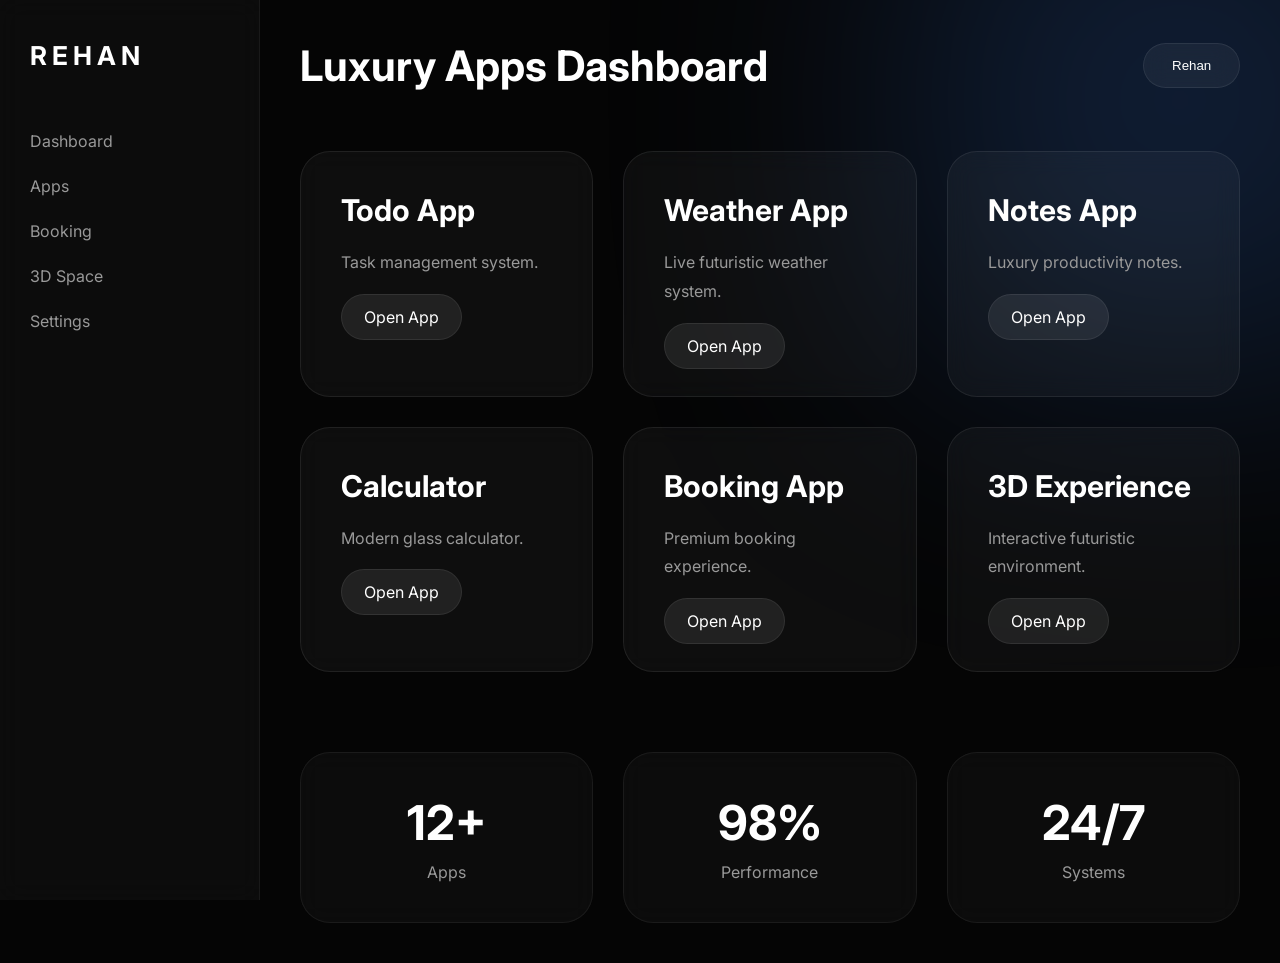
==== dashboard/index.html @ 9bb59f52 "Update index.html" ====
<!DOCTYPE html>
<html lang="en">
<head>
  <meta charset="UTF-8">
  <meta name="viewport" content="width=device-width, initial-scale=1.0">

  <title>REHAN Dashboard</title>

  <link rel="preconnect" href="https://fonts.googleapis.com">

  <link href="https://fonts.googleapis.com/css2?family=Inter:wght@300;400;500;600;700&display=swap" rel="stylesheet">

  <link rel="stylesheet" href="style.css">
</head>
<body>

<div class="bg-glow"></div>

<!-- SIDEBAR -->

<aside class="sidebar">

  <div class="logo">
    REHAN
  </div>

  <nav>

    <a href="#">Dashboard</a>
    <a href="#">Apps</a>
    <a href="#">Booking</a>
    <a href="#">3D Space</a>
    <a href="#">Settings</a>

  </nav>

</aside>

<!-- MAIN -->

<main class="main">

  <!-- TOPBAR -->

  <div class="topbar">

    <h1>
      Luxury Apps Dashboard
    </h1>

    <button class="profile-btn">
      Rehan
    </button>

  </div>

  <!-- APP GRID -->

  <section class="apps-grid">

    <div class="app-card">
      <h2>Todo App</h2>
      <p>Task management system.</p>

     <a href="todo.html">Open App</a>
    </div>

    <div class="app-card">
      <h2>Weather App</h2>
      <p>Live futuristic weather system.</p>

      <a href="#">
        Open App
      </a>
    </div>

    <div class="app-card">
      <h2>Notes App</h2>
      <p>Luxury productivity notes.</p>

      <a href="#">
        Open App
      </a>
    </div>

    <div class="app-card">
      <h2>Calculator</h2>
      <p>Modern glass calculator.</p>

      <a href="#">
        Open App
      </a>
    </div>

    <div class="app-card">
      <h2>Booking App</h2>
      <p>Premium booking experience.</p>

      <a href="#">
        Open App
      </a>
    </div>

    <div class="app-card">
      <h2>3D Experience</h2>
      <p>Interactive futuristic environment.</p>

      <a href="#">
        Open App
      </a>
    </div>

  </section>

  <!-- STATS -->

  <section class="stats">

    <div class="stat-box">
      <h3>12+</h3>
      <p>Apps</p>
    </div>

    <div class="stat-box">
      <h3>98%</h3>
      <p>Performance</p>
    </div>

    <div class="stat-box">
      <h3>24/7</h3>
      <p>Systems</p>
    </div>

  </section>

</main>

<script src="script.js"></script>
</body>
</html>
---- dashboard/style.css ----
* {
  margin: 0;
  padding: 0;
  box-sizing: border-box;
}

body {
  font-family: "Inter", sans-serif;

  background: #050505;
  color: white;

  display: flex;

  overflow-x: hidden;
}

/* BACKGROUND GLOW */

.bg-glow {
  position: fixed;

  width: 700px;
  height: 700px;

  background: radial-gradient(circle, rgba(59,130,246,0.25), transparent);

  top: -250px;
  right: -250px;

  filter: blur(120px);

  z-index: -1;
}

/* SIDEBAR */

.sidebar {
  width: 260px;
  height: 100vh;

  position: fixed;

  background: rgba(255,255,255,0.03);

  backdrop-filter: blur(12px);

  border-right: 1px solid rgba(255,255,255,0.05);

  padding: 40px 30px;
}

.logo {
  font-size: 26px;
  font-weight: 700;

  letter-spacing: 5px;

  margin-bottom: 60px;
}

nav {
  display: flex;
  flex-direction: column;
}

nav a {
  text-decoration: none;
  color: #999;

  margin-bottom: 25px;

  transition: 0.3s;
}

nav a:hover {
  color: white;
}

/* MAIN */

.main {
  margin-left: 260px;

  width: 100%;

  padding: 40px;
}

/* TOPBAR */

.topbar {
  display: flex;
  justify-content: space-between;
  align-items: center;

  margin-bottom: 60px;
}

.topbar h1 {
  font-size: 42px;
}

.profile-btn {
  padding: 14px 28px;

  border-radius: 40px;

  border: 1px solid rgba(255,255,255,0.08);

  background: rgba(255,255,255,0.05);

  color: white;

  backdrop-filter: blur(12px);

  cursor: pointer;

  transition: 0.4s;
}

.profile-btn:hover {
  transform: translateY(-4px);
}

/* APP GRID */

.apps-grid {
  display: grid;

  grid-template-columns: repeat(auto-fit, minmax(280px,1fr));

  gap: 30px;
}

.app-card {
  background: rgba(255,255,255,0.04);

  border: 1px solid rgba(255,255,255,0.08);

  border-radius: 30px;

  padding: 40px;

  backdrop-filter: blur(12px);

  transition: 0.4s;
}

.app-card:hover {
  transform:
    translateY(-10px)
    rotateX(4deg)
    rotateY(-4deg);

  border-color: rgba(255,255,255,0.15);
}

.app-card h2 {
  margin-bottom: 20px;

  font-size: 30px;
}

.app-card p {
  color: #999;

  line-height: 1.8;

  margin-bottom: 30px;
}

.app-card a {
  text-decoration: none;

  color: white;

  padding: 12px 22px;

  border-radius: 30px;

  background: rgba(255,255,255,0.08);

  border: 1px solid rgba(255,255,255,0.08);

  transition: 0.3s;
}

.app-card a:hover {
  background: white;
  color: black;
}

/* STATS */

.stats {
  display: grid;

  grid-template-columns: repeat(auto-fit, minmax(220px,1fr));

  gap: 30px;

  margin-top: 80px;
}

.stat-box {
  background: rgba(255,255,255,0.03);

  border: 1px solid rgba(255,255,255,0.06);

  border-radius: 30px;

  padding: 40px;

  text-align: center;

  backdrop-filter: blur(12px);

  transition: 0.4s;
}

.stat-box:hover {
  transform: translateY(-8px);
}

.stat-box h3 {
  font-size: 48px;

  margin-bottom: 10px;
}

.stat-box p {
  color: #999;
}

/* RESPONSIVE */

@media (max-width: 900px) {

  .sidebar {
    display: none;
  }

  .main {
    margin-left: 0;
  }

  .topbar {
    flex-direction: column;
    align-items: flex-start;

    gap: 20px;
  }

  .topbar h1 {
    font-size: 32px;
  }

}
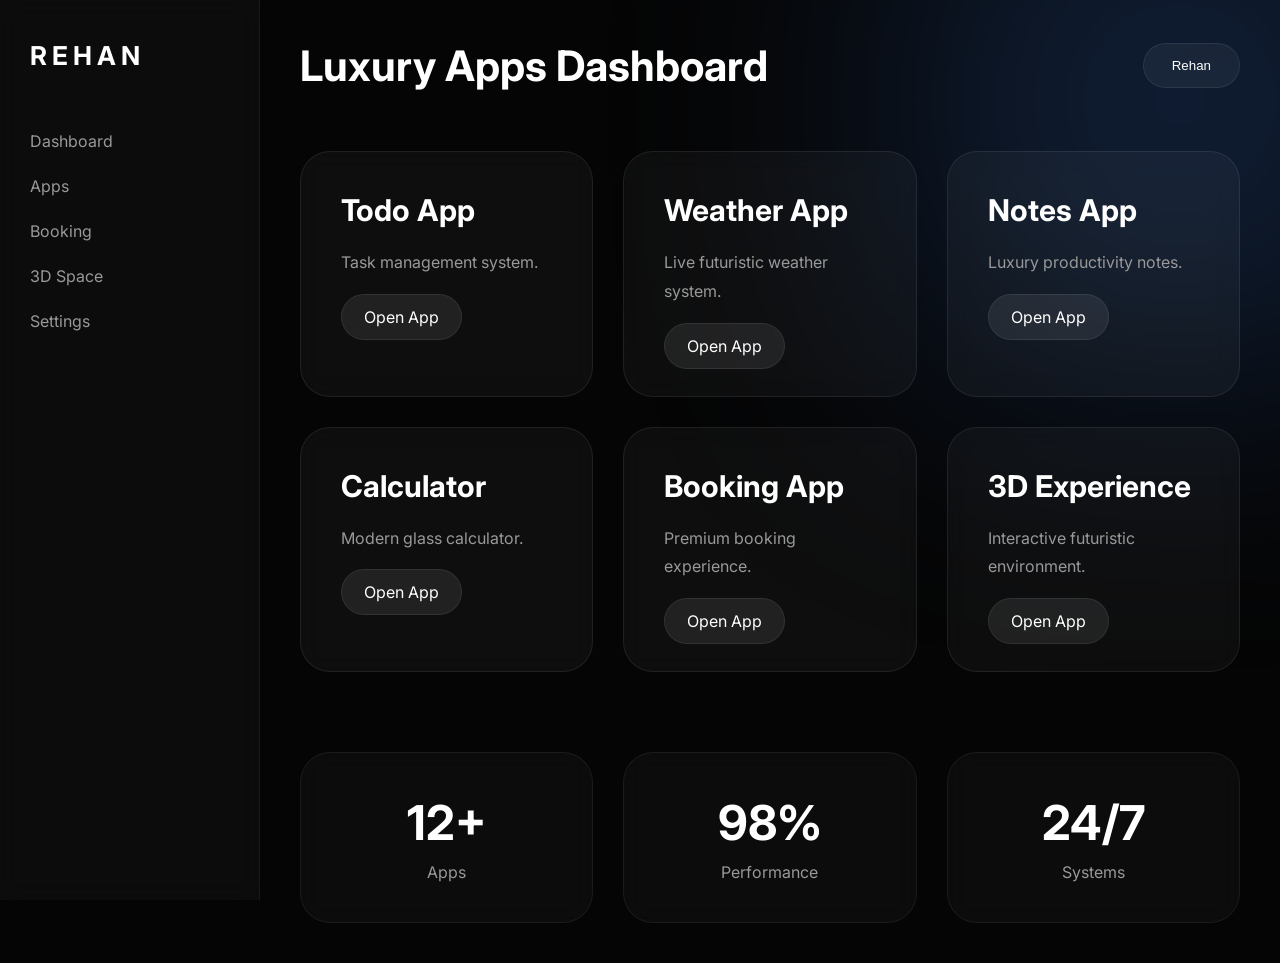
==== commit 976d907d: "Update index.html" ====
--- a/dashboard/index.html
+++ b/dashboard/index.html
@@ -69,27 +69,21 @@
       <h2>Weather App</h2>
       <p>Live futuristic weather system.</p>
 
-      <a href="#">
-        Open App
-      </a>
+      <a href="weather.html">Open App</a>
     </div>
 
     <div class="app-card">
       <h2>Notes App</h2>
       <p>Luxury productivity notes.</p>
 
-      <a href="#">
-        Open App
-      </a>
+     <a href="notes.html">Open App</a>
     </div>
 
     <div class="app-card">
       <h2>Calculator</h2>
       <p>Modern glass calculator.</p>
 
-      <a href="#">
-        Open App
-      </a>
+     <a href="calculator.html">Open App</a>
     </div>
 
     <div class="app-card">
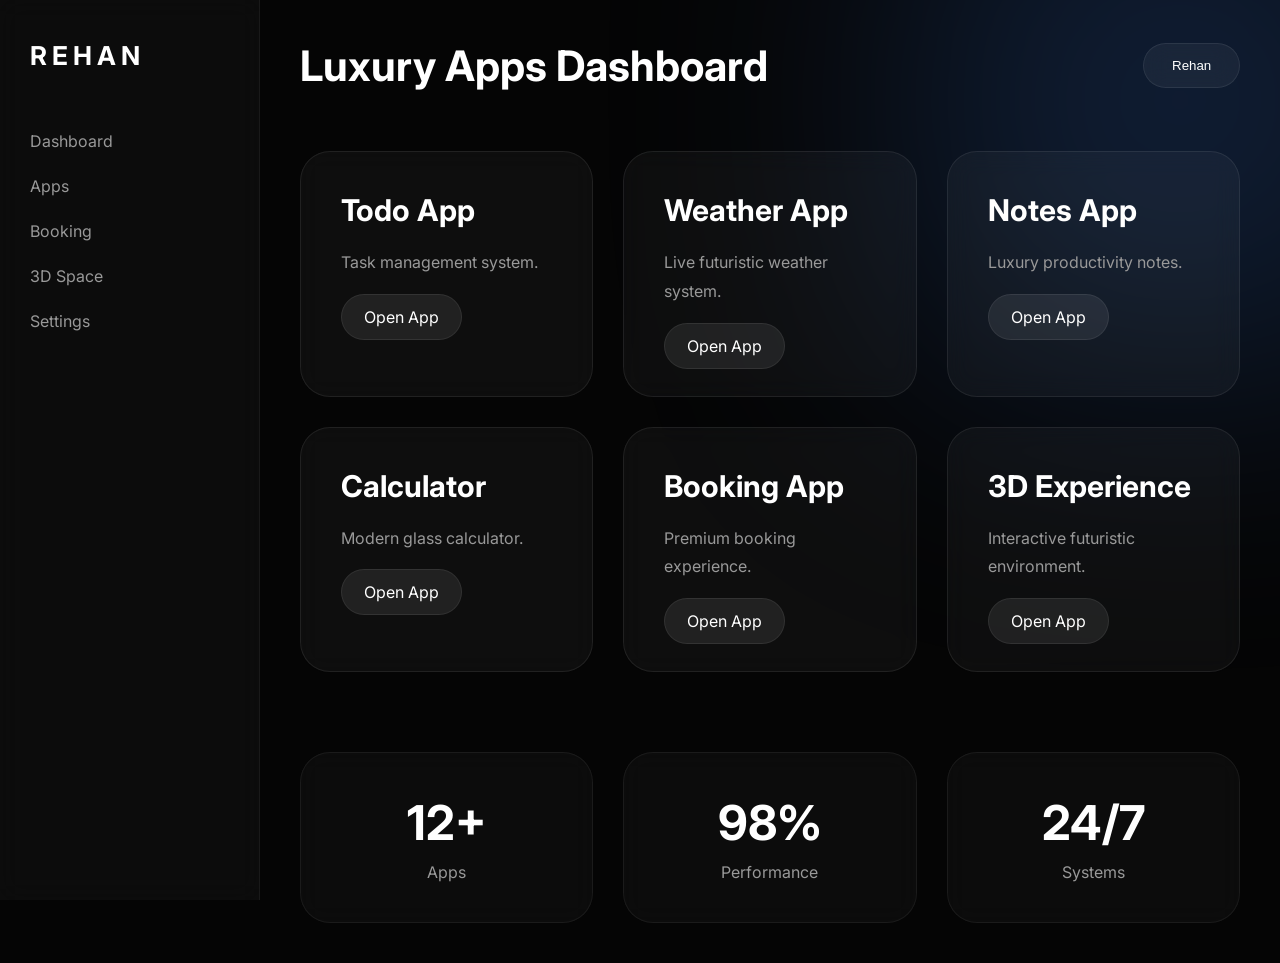
==== commit 8cfc53c3: "Update index.html" ====
--- a/dashboard/index.html
+++ b/dashboard/index.html
@@ -90,9 +90,7 @@
       <h2>Booking App</h2>
       <p>Premium booking experience.</p>
 
-      <a href="#">
-        Open App
-      </a>
+     <a href="booking.html">Open App</a>
     </div>
 
     <div class="app-card">
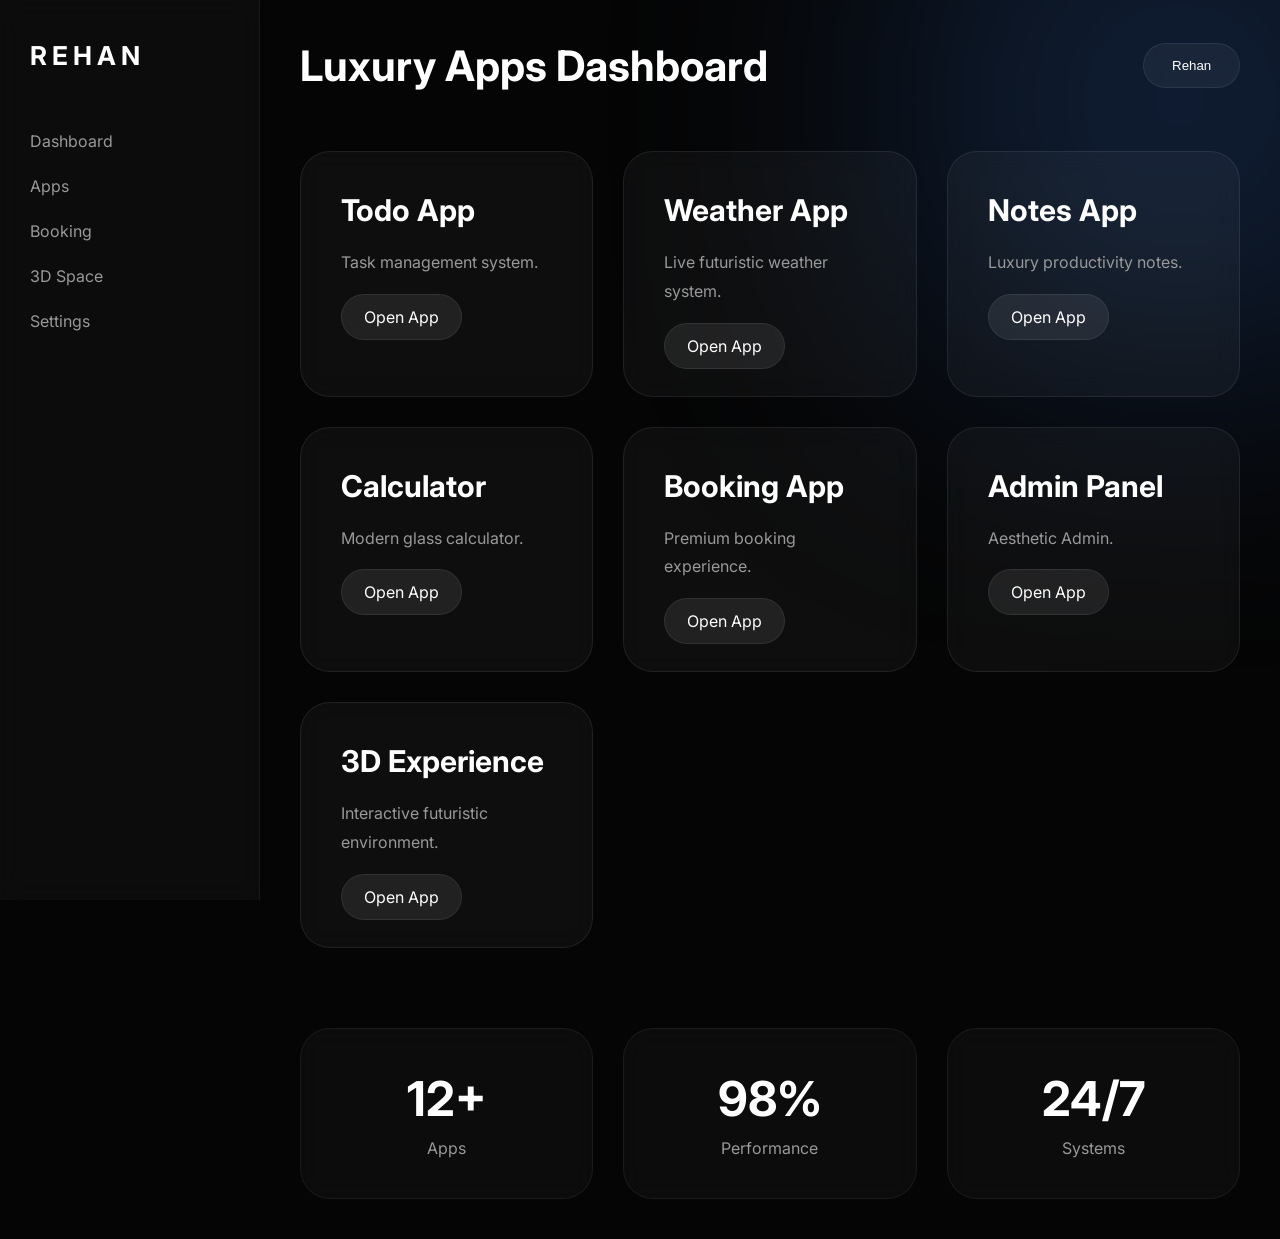
==== commit 3085ddcf: "Update index.html" ====
--- a/dashboard/index.html
+++ b/dashboard/index.html
@@ -94,6 +94,13 @@
     </div>
 
     <div class="app-card">
+      <h2>Admin Panel</h2>
+      <p>Aesthetic Admin.</p>
+
+     <a href="booking.html">Open App</a>
+    </div>
+    
+    <div class="app-card">
       <h2>3D Experience</h2>
       <p>Interactive futuristic environment.</p>
 
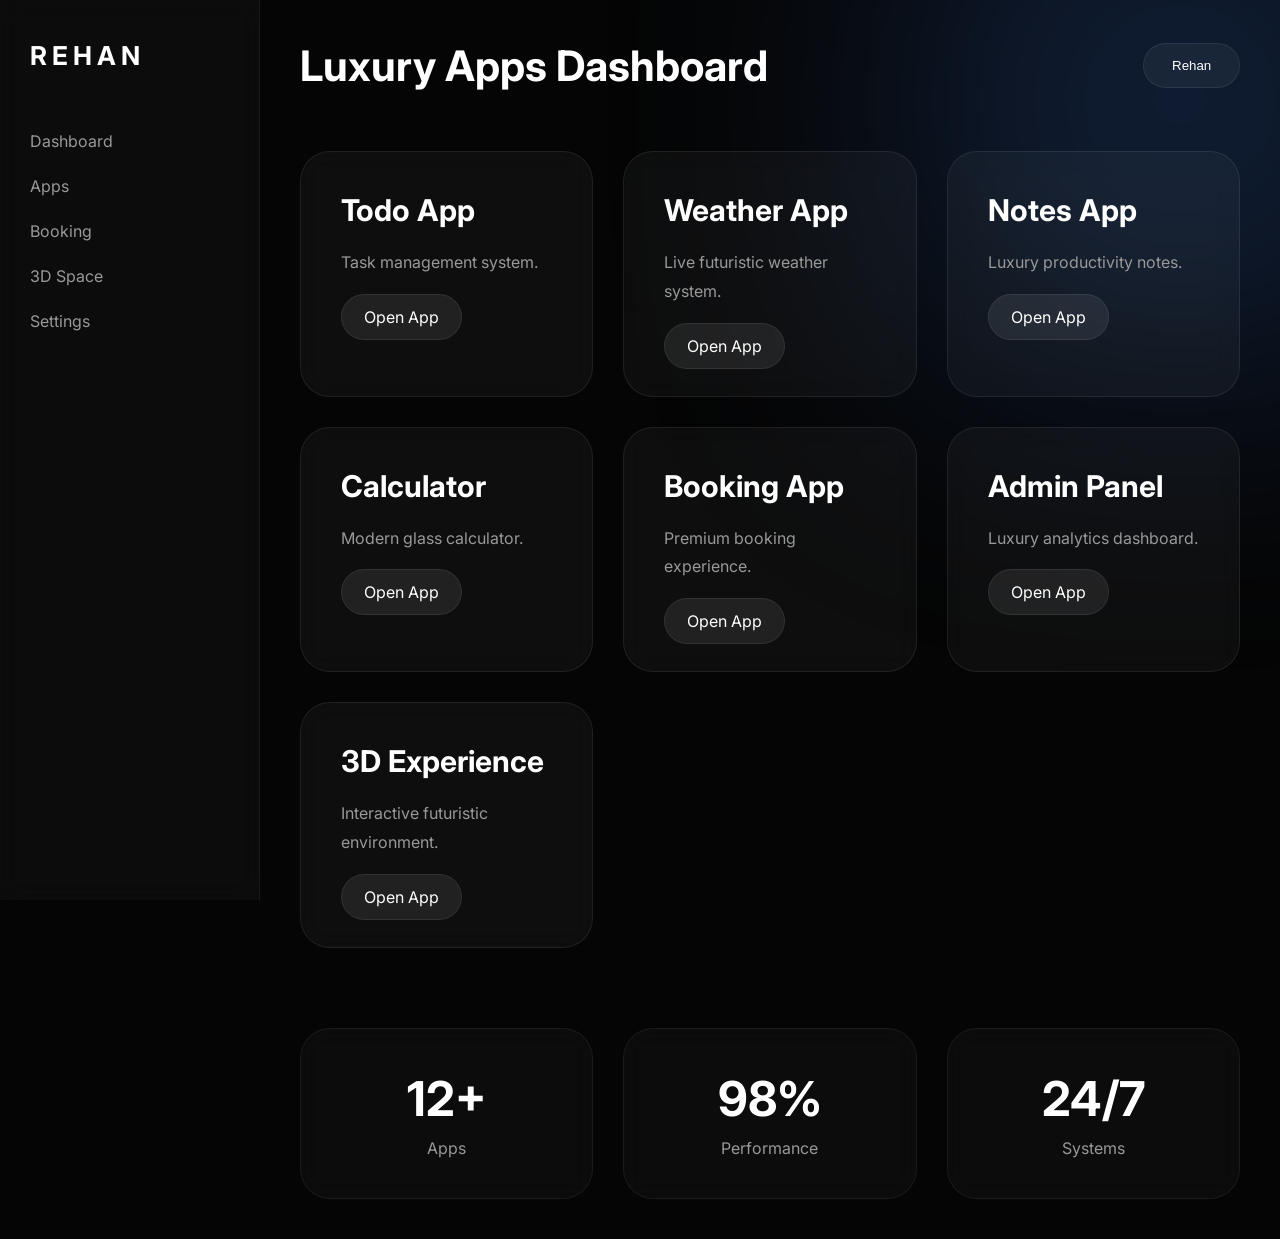
==== commit 29578608: "Update index.html" ====
--- a/dashboard/index.html
+++ b/dashboard/index.html
@@ -94,11 +94,16 @@
     </div>
 
     <div class="app-card">
-      <h2>Admin Panel</h2>
-      <p>Aesthetic Admin.</p>
 
-     <a href="booking.html">Open App</a>
-    </div>
+  <h2>Admin Panel</h2>
+
+  <p>Luxury analytics dashboard.</p>
+
+  <a href="admin.html">
+    Open App
+  </a>
+
+</div>
     
     <div class="app-card">
       <h2>3D Experience</h2>
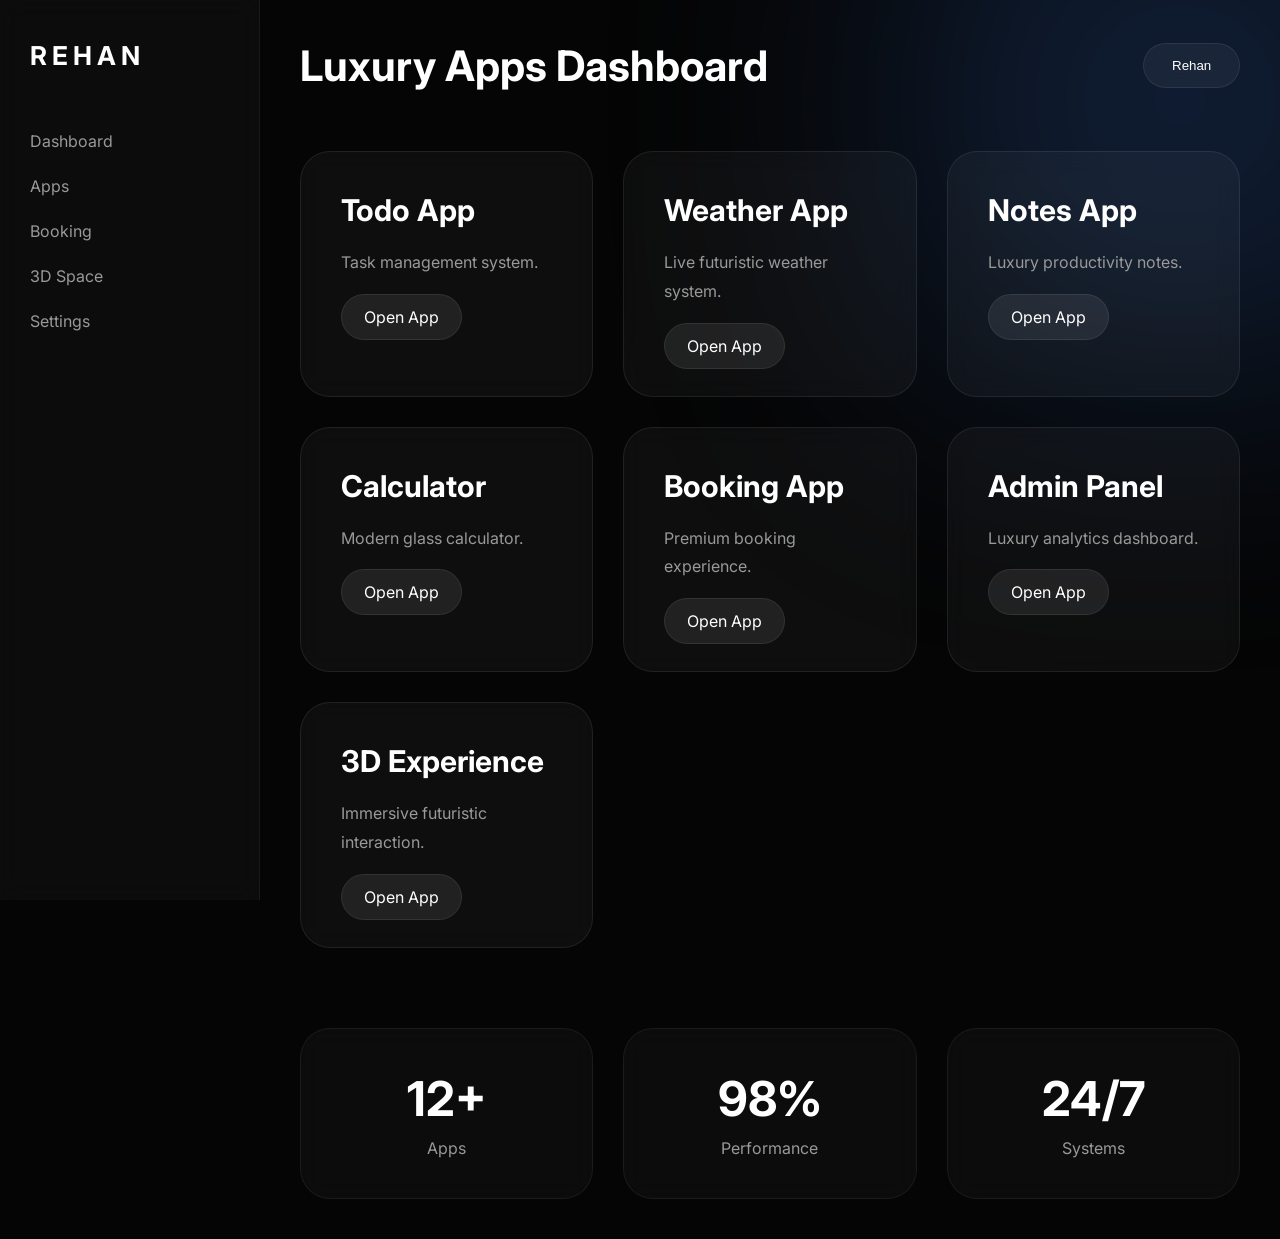
==== commit b4d0a875: "Update index.html" ====
--- a/dashboard/index.html
+++ b/dashboard/index.html
@@ -106,13 +106,16 @@
 </div>
     
     <div class="app-card">
-      <h2>3D Experience</h2>
-      <p>Interactive futuristic environment.</p>
 
-      <a href="#">
-        Open App
-      </a>
-    </div>
+  <h2>3D Experience</h2>
+
+  <p>Immersive futuristic interaction.</p>
+
+  <a href="3d.html">
+    Open App
+  </a>
+
+</div>
 
   </section>
 
